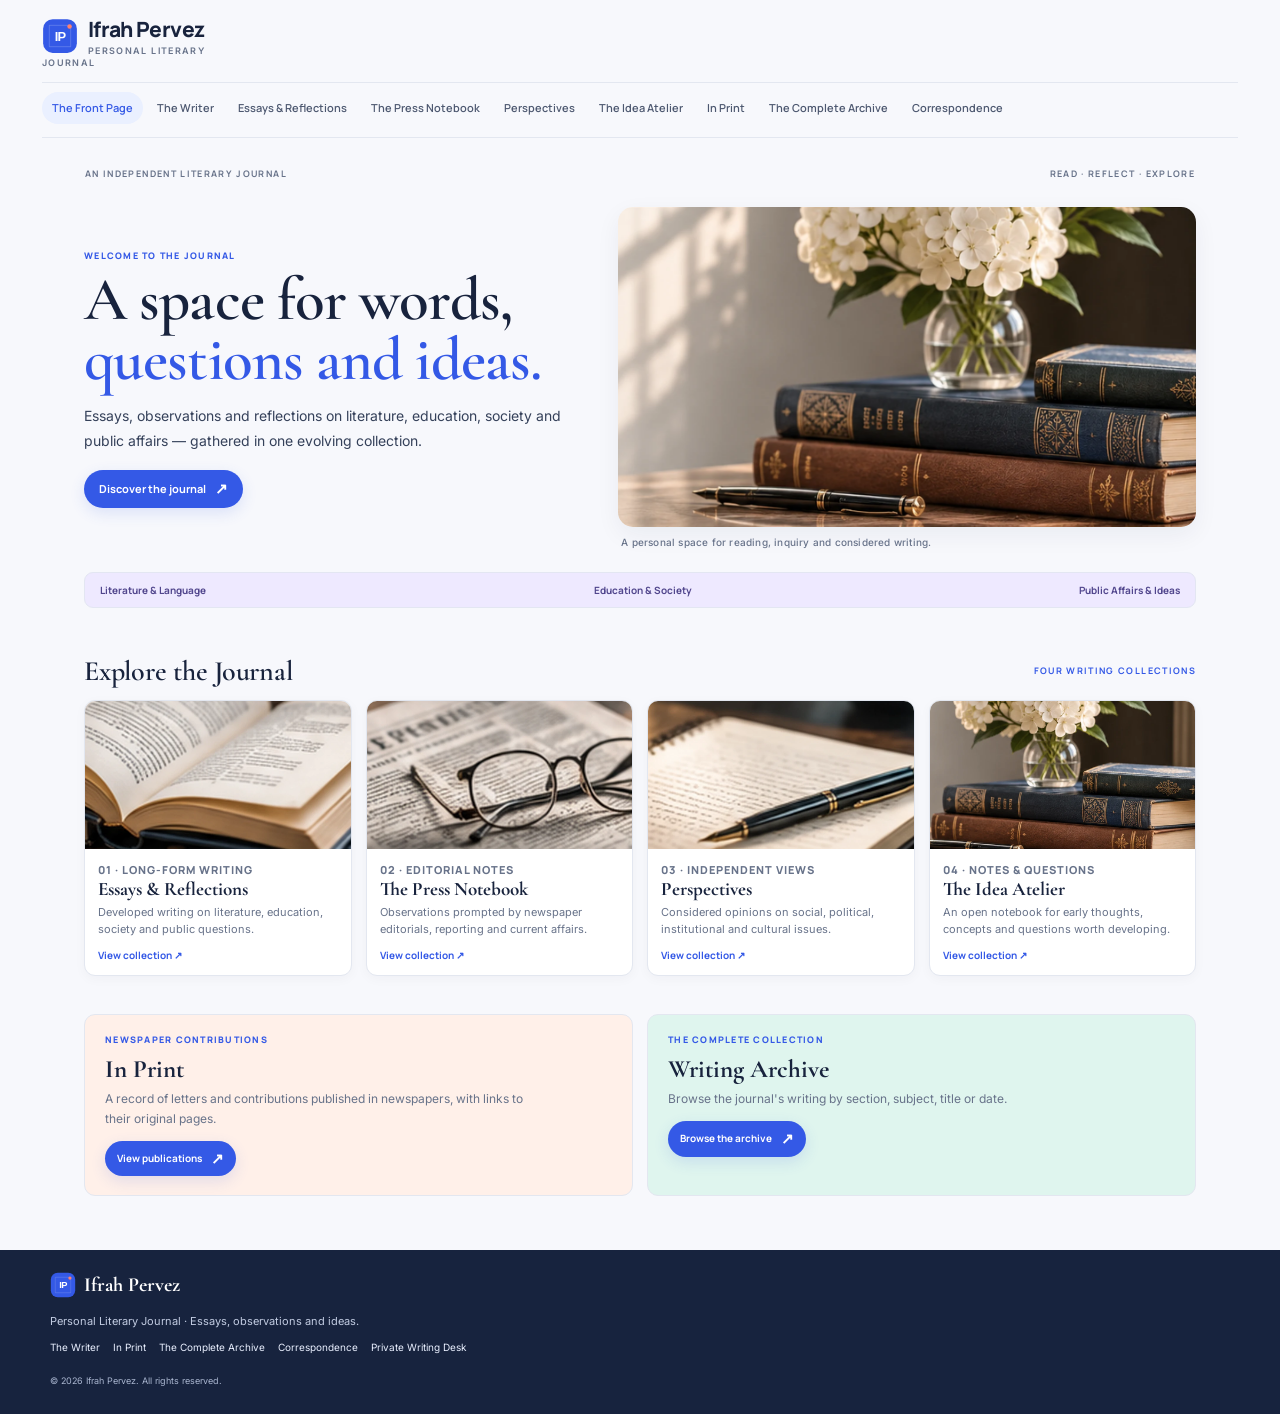
==== index.html @ 8ec68cc1 "Redesign homepage as personal literary journal" ====
<!DOCTYPE html>
<html lang="en">
<head>
  <meta charset="UTF-8">
  <meta name="viewport" content="width=device-width, initial-scale=1.0">
  <meta name="description" content="The personal literary journal of Ifrah Pervez: essays, observations, perspectives and ideas on literature, education, society and public affairs.">
  <meta name="theme-color" content="#f7f8fc">
  <title>Ifrah Pervez | Personal Literary Journal</title>
  <link rel="stylesheet" href="styles.css">
  <link rel="icon" type="image/svg+xml" href="assets/favicon.svg">
</head>
<body>
<header class="masthead">
  <div class="masthead-top">
    <a class="wordmark" href="index.html">
      <img src="assets/favicon.svg" alt="" width="36" height="36">
      <span class="wordmark-text">Ifrah Pervez<span>Personal Literary Journal</span></span>
    </a>
    <button class="menu-toggle" aria-expanded="false" aria-label="Open navigation">Menu <i>＋</i></button>
  </div>
  <nav class="main-nav">
    <a class="current" href="index.html">The Front Page</a>
    <a href="about.html">The Writer</a>
    <a href="essays.html">Essays &amp; Reflections</a>
    <a href="observations.html">The Press Notebook</a>
    <a href="opinions.html">Perspectives</a>
    <a href="ideas.html">The Idea Atelier</a>
    <a href="published.html">In Print</a>
    <a href="archive.html">The Complete Archive</a>
    <a href="correspondence.html">Correspondence</a>
  </nav>
</header>

<main>
  <section class="home-hero">
    <div class="hero-kicker">
      <span>AN INDEPENDENT LITERARY JOURNAL</span>
      <span>READ · REFLECT · EXPLORE</span>
    </div>
    <div class="hero-grid">
      <div class="hero-copy">
        <p class="overline">WELCOME TO THE JOURNAL</p>
        <h1>A space for words,<br><em>questions and ideas.</em></h1>
        <p class="hero-lede">Essays, observations and reflections on literature, education, society and public affairs — gathered in one evolving collection.</p>
        <a class="under-link" href="#journal-sections">Discover the journal <b>↗</b></a>
      </div>
      <figure class="hero-visual">
        <img src="assets/hero-literary-stilllife.webp" alt="A quiet reading desk with books, a fountain pen and flowers">
        <figcaption>A personal space for reading, inquiry and considered writing.</figcaption>
      </figure>
    </div>
    <div class="hero-foot">
      <span>Literature &amp; Language</span>
      <span>Education &amp; Society</span>
      <span>Public Affairs &amp; Ideas</span>
    </div>
  </section>

  <section class="home-index" id="journal-sections">
    <div class="section-label">
      <span>Explore the Journal</span>
      <span>FOUR WRITING COLLECTIONS</span>
    </div>
    <div class="journal-grid">
      <a class="journal-card" href="essays.html">
        <div class="journal-card-image"><img src="assets/section-essays.webp" alt="An open book on a reading desk"></div>
        <div class="journal-card-body">
          <p class="journal-card-label">01 · LONG-FORM WRITING</p>
          <h2>Essays &amp; Reflections</h2>
          <p>Developed writing on literature, education, society and public questions.</p>
          <span class="journal-card-more">View collection ↗</span>
        </div>
      </a>
      <a class="journal-card" href="observations.html">
        <div class="journal-card-image"><img src="assets/section-press-notebook.webp" alt="A newspaper and reading glasses on a desk"></div>
        <div class="journal-card-body">
          <p class="journal-card-label">02 · EDITORIAL NOTES</p>
          <h2>The Press Notebook</h2>
          <p>Observations prompted by newspaper editorials, reporting and current affairs.</p>
          <span class="journal-card-more">View collection ↗</span>
        </div>
      </a>
      <a class="journal-card" href="opinions.html">
        <div class="journal-card-image"><img src="assets/section-perspectives.webp" alt="A notebook and fountain pen ready for writing"></div>
        <div class="journal-card-body">
          <p class="journal-card-label">03 · INDEPENDENT VIEWS</p>
          <h2>Perspectives</h2>
          <p>Considered opinions on social, political, institutional and cultural issues.</p>
          <span class="journal-card-more">View collection ↗</span>
        </div>
      </a>
      <a class="journal-card" href="ideas.html">
        <div class="journal-card-image"><img src="assets/section-ideas.webp" alt="Books and flowers on a quiet writing desk"></div>
        <div class="journal-card-body">
          <p class="journal-card-label">04 · NOTES &amp; QUESTIONS</p>
          <h2>The Idea Atelier</h2>
          <p>An open notebook for early thoughts, concepts and questions worth developing.</p>
          <span class="journal-card-more">View collection ↗</span>
        </div>
      </a>
    </div>
  </section>

  <section class="home-bottom">
    <div>
      <p class="overline">NEWSPAPER CONTRIBUTIONS</p>
      <h2>In Print</h2>
      <p>A record of letters and contributions published in newspapers, with links to their original pages.</p>
      <a class="under-link" href="published.html">View publications <b>↗</b></a>
    </div>
    <div class="home-archive">
      <p class="overline">THE COMPLETE COLLECTION</p>
      <h2>Writing Archive</h2>
      <p>Browse the journal's writing by section, subject, title or date.</p>
      <a class="under-link" href="archive.html">Browse the archive <b>↗</b></a>
    </div>
  </section>
</main>

<footer class="footer">
  <a class="footer-name" href="index.html"><img src="assets/favicon.svg" alt="" width="26" height="26"> Ifrah Pervez</a>
  <p>Personal Literary Journal · Essays, observations and ideas.</p>
  <div>
    <a href="about.html">The Writer</a>
    <a href="published.html">In Print</a>
    <a href="archive.html">The Complete Archive</a>
    <a href="correspondence.html">Correspondence</a>
    <a href="writing-desk.html">Private Writing Desk</a>
  </div>
  <small>© 2026 Ifrah Pervez. All rights reserved.</small>
</footer>
<script src="app.js"></script>
</body>
</html>
---- styles.css ----
@import url('https://fonts.googleapis.com/css2?family=Cormorant+Garamond:wght@500;600;700&family=Inter:wght@400;500;600;700&family=Manrope:wght@500;600;700;800&display=swap');

/* =====================================================
   IFRAH PERVEZ — PERSONAL DIGITAL LITERARY JOURNAL
   Classical editorial typography + modern digital layout
   Existing cobalt, lavender, coral and mint palette retained
===================================================== */

:root {
  --ink: #18233d;
  --ink-soft: #35415a;
  --muted: #68738a;
  --blue: #3459e6;
  --blue-deep: #263b83;
  --blue2: #eaf0ff;
  --lav: #eee9ff;
  --coral: #ff806f;
  --peach: #fff0e9;
  --mint: #dff5ee;
  --yellow: #fff1bd;
  --line: #e3e7f0;
  --white: #ffffff;
  --bg: #f7f8fc;
  --heading: 'Cormorant Garamond', Georgia, serif;
  --body: 'Inter', Arial, sans-serif;
  --ui: 'Manrope', Arial, sans-serif;
  --content: 1180px;
  --radius: 14px;
  --shadow-soft: 0 8px 24px rgba(24, 35, 61, .06);
}

* { box-sizing: border-box; }
html { scroll-behavior: smooth; }
body {
  margin: 0;
  background: var(--bg);
  color: var(--ink);
  font: 15px/1.7 var(--body);
  -webkit-font-smoothing: antialiased;
}
img { display: block; max-width: 100%; }
a { color: inherit; text-decoration: none; }
button, input, select, textarea { font: inherit; }
button { cursor: pointer; }

/* HEADER */
.masthead {
  width: 100%;
  max-width: 1320px;
  margin: 0 auto;
  padding: 18px 42px 0;
}
.masthead-top {
  display: flex;
  align-items: center;
  justify-content: space-between;
  gap: 18px;
  padding-bottom: 14px;
}
.wordmark {
  display: block;
  min-height: 36px;
  color: var(--ink);
  font: 800 21px/1.1 var(--ui);
  letter-spacing: -.65px;
  text-decoration: none;
}
.wordmark img {
  float: left;
  width: 36px;
  height: 36px;
  margin: 0 10px 0 0;
}
.wordmark-text {
  display: block;
  color: var(--ink);
  font: 800 21px/1.1 var(--ui);
  letter-spacing: -.65px;
}
.wordmark > span:not(.wordmark-text),
.wordmark-text span {
  display: block;
  margin-top: 4px;
  color: var(--muted);
  font: 600 9px/1.3 var(--body);
  letter-spacing: 1.35px;
  text-transform: uppercase;
}
.main-nav {
  display: flex;
  align-items: center;
  flex-wrap: wrap;
  gap: 4px;
  padding: 9px 0 13px;
  border-top: 1px solid var(--line);
  border-bottom: 1px solid var(--line);
}
.main-nav a {
  display: inline-flex;
  align-items: center;
  min-height: 32px;
  padding: 6px 10px;
  border-radius: 18px;
  color: #4d5870;
  font: 600 11px/1.3 var(--ui);
  transition: background .2s ease, color .2s ease;
}
.main-nav a:hover, .main-nav a.current {
  background: var(--blue2);
  color: var(--blue);
}
.menu-toggle {
  display: none;
  border: 0;
  border-radius: 20px;
  padding: 8px 13px;
  background: var(--blue);
  color: var(--white);
  font: 700 11px var(--ui);
}

/* PAGE WIDTH */
main {
  width: 100%;
  max-width: var(--content);
  margin: 0 auto;
  padding: 0 34px;
}

/* HOMEPAGE HERO */
.home-hero { padding: 30px 0 20px; }
.hero-kicker, .section-label {
  display: flex;
  align-items: center;
  justify-content: space-between;
  gap: 14px;
  color: var(--muted);
  font: 700 9px/1.4 var(--ui);
  letter-spacing: 1.35px;
  text-transform: uppercase;
}
.hero-kicker { padding: 0 1px 12px; }
.hero-grid {
  display: grid;
  grid-template-columns: minmax(0, .92fr) minmax(0, 1.08fr);
  align-items: center;
  gap: 42px;
  padding: 14px 0 22px;
}
.overline {
  margin: 0 0 9px;
  color: var(--blue);
  font: 800 9px/1.4 var(--ui);
  letter-spacing: 1.25px;
  text-transform: uppercase;
}
.hero-copy h1 {
  max-width: 600px;
  margin: 0 0 12px;
  color: var(--ink);
  font: 600 clamp(42px, 5.1vw, 61px)/.98 var(--heading);
  letter-spacing: -.9px;
}
.hero-copy h1 em { color: var(--blue); font-style: normal; }
.hero-lede {
  max-width: 510px;
  margin: 0 0 17px;
  color: var(--ink-soft);
  font-size: 14px;
  line-height: 1.8;
}
.under-link {
  display: inline-flex;
  align-items: center;
  gap: 9px;
  padding: 9px 15px;
  border-radius: 20px;
  background: var(--blue);
  color: var(--white);
  font: 700 11px/1.3 var(--ui);
  box-shadow: 0 5px 15px rgba(52, 89, 230, .14);
  transition: transform .2s ease, box-shadow .2s ease;
}
.under-link b { font-size: 15px; }
.under-link:hover { transform: translateY(-1px); box-shadow: 0 8px 18px rgba(52, 89, 230, .2); }
.hero-visual { margin: 0; min-width: 0; }
.hero-visual img {
  width: 100%;
  height: 320px;
  object-fit: cover;
  object-position: center;
  border-radius: 15px;
  box-shadow: var(--shadow-soft);
}
.hero-visual figcaption {
  padding: 8px 3px 0;
  color: var(--muted);
  font: 500 10px/1.5 var(--body);
  letter-spacing: .2px;
}
.hero-foot {
  display: flex;
  justify-content: space-between;
  flex-wrap: wrap;
  gap: 9px 18px;
  padding: 10px 15px;
  border: 1px solid #e3e6f2;
  border-radius: 9px;
  background: var(--lav);
  color: #51468d;
  font: 700 10px/1.4 var(--ui);
}

/* IMAGE-LED JOURNAL CATEGORY CARDS */
.home-index { padding: 28px 0 38px; }
.section-label { margin-bottom: 13px; }
.section-label span:first-child {
  color: var(--ink);
  font: 600 28px/1.1 var(--heading);
  letter-spacing: -.25px;
  text-transform: none;
}
.section-label span:last-child { color: var(--blue); font-size: 9px; }
.journal-grid {
  display: grid;
  grid-template-columns: repeat(4, minmax(0, 1fr));
  gap: 14px;
}
.journal-card {
  display: flex;
  min-width: 0;
  flex-direction: column;
  overflow: hidden;
  border: 1px solid var(--line);
  border-radius: 11px;
  background: var(--white);
  box-shadow: 0 3px 12px rgba(24, 35, 61, .035);
  transition: transform .2s ease, box-shadow .2s ease, border-color .2s ease;
}
.journal-card:hover {
  transform: translateY(-3px);
  border-color: #ccd6fa;
  box-shadow: 0 10px 22px rgba(24, 35, 61, .09);
}
.journal-card-image { overflow: hidden; background: var(--blue2); }
.journal-card-image img {
  width: 100%;
  height: 148px;
  object-fit: cover;
  transition: transform .35s ease;
}
.journal-card:hover .journal-card-image img { transform: scale(1.035); }
.journal-card-body { display: flex; flex: 1; flex-direction: column; padding: 12px 13px 13px; }
.journal-card-label {
  margin: 0 0 5px;
  color: var(--blue);
  font: 800 8px/1.4 var(--ui);
  letter-spacing: 1px;
  text-transform: uppercase;
}
.journal-card h2 {
  margin: 0 0 5px;
  color: var(--ink);
  font: 700 19px/1.12 var(--heading);
}
.journal-card p {
  margin: 0;
  color: var(--muted);
  font-size: 11px;
  line-height: 1.55;
}
.journal-card-more {
  display: inline-flex;
  align-items: center;
  gap: 7px;
  margin-top: auto;
  padding-top: 10px;
  color: var(--blue);
  font: 700 10px var(--ui);
}

/* IN PRINT + ARCHIVE FEATURE STRIP */
.home-bottom {
  display: grid;
  grid-template-columns: repeat(2, minmax(0, 1fr));
  gap: 14px;
  padding: 0 0 42px;
}
.home-bottom > div {
  padding: 19px 20px;
  border: 1px solid var(--line);
  border-radius: 11px;
  background: var(--peach);
}
.home-bottom .home-archive { background: var(--mint); }
.home-bottom h2 {
  margin: 0 0 6px;
  color: var(--ink);
  font: 700 25px/1.1 var(--heading);
}
.home-bottom p:not(.overline) {
  max-width: 430px;
  margin: 0 0 12px;
  color: var(--muted);
  font-size: 12px;
  line-height: 1.65;
}
.home-bottom .under-link { padding: 8px 12px; font-size: 10px; }

/* INNER PAGE HEADINGS */
.page-heading {
  max-width: 900px;
  padding: 36px 0 20px;
}
.page-heading h1, .article-page h1 {
  margin: 0 0 9px;
  color: var(--ink);
  font: 600 clamp(34px, 4vw, 48px)/1.05 var(--heading);
  letter-spacing: -.45px;
}
.page-heading h1 em { color: var(--blue); font-style: normal; }
.page-heading::after {
  content: '';
  display: block;
  width: 43px;
  height: 3px;
  margin-top: 14px;
  border-radius: 3px;
  background: linear-gradient(90deg, var(--blue), var(--coral));
}
.heading-note {
  max-width: 700px;
  margin: 0;
  color: var(--muted);
  font-size: 13px;
  line-height: 1.75;
}
.page-content { padding: 16px 0 54px; }
.small-note { color: var(--muted); font-size: 11px; line-height: 1.6; }

/* ARTICLE LISTINGS (ESSAYS, OBSERVATIONS, OPINIONS, IDEAS, ARCHIVE) */
.entry-list { display: grid; gap: 9px; }
.entry-row {
  display: grid;
  grid-template-columns: 135px minmax(0, 1fr) auto;
  align-items: start;
  gap: 16px;
  padding: 14px 16px;
  border: 1px solid var(--line);
  border-radius: 10px;
  background: var(--white);
  transition: border-color .2s ease, box-shadow .2s ease;
}
.entry-row:hover { border-color: #cbd5f8; box-shadow: 0 5px 16px rgba(24, 35, 61, .06); }
.entry-kind {
  padding-top: 4px;
  color: var(--blue);
  font: 800 8px/1.5 var(--ui);
  letter-spacing: .9px;
  text-transform: uppercase;
}
.entry-row h2 {
  margin: 0 0 4px;
  color: var(--ink);
  font: 700 20px/1.2 var(--heading);
}
.entry-row h2 a:hover { color: var(--blue); }
.entry-row p { max-width: 680px; margin: 0; color: var(--muted); font-size: 12px; line-height: 1.6; }
.entry-date { padding-top: 4px; color: var(--muted); font-size: 10px; white-space: nowrap; }
.empty-state { padding: 19px; border: 1px dashed #cfd6e8; border-radius: 10px; background: #fff; color: var(--muted); font-size: 12px; }

/* ABOUT PAGE */
.about-page {
  display: grid;
  grid-template-columns: minmax(190px, 245px) minmax(0, 1fr);
  align-items: start;
  gap: 34px;
  padding: 5px 0 54px;
}
.writer-portrait { position: relative; max-width: 245px; margin: 5px 0 0; }
.writer-portrait::before {
  content: '';
  position: absolute;
  z-index: 0;
  inset: 9px -9px -9px 9px;
  border-radius: 13px;
  background: linear-gradient(135deg, #d7e0ff, #ffe1d8);
}
.writer-portrait img { position: relative; width: 100%; height: 300px; object-fit: cover; object-position: center 22%; border-radius: 12px; }
.writer-portrait figcaption { position: relative; padding: 9px 3px 0; color: var(--muted); font: 700 9px var(--ui); letter-spacing: 1px; }
.prose { max-width: 730px; }
.writer-identity { padding: 0 0 16px; margin: 0 0 18px; border-bottom: 1px solid var(--line); }
.writer-name { margin: 0 0 5px; color: var(--ink); font: 700 34px/1.1 var(--heading); }
.writer-subtitle { margin: 0; color: var(--blue); font-size: 11px; line-height: 1.6; font-weight: 600; }
.prose p { margin: 0 0 14px; color: var(--ink-soft); font-size: 13px; line-height: 1.85; }
.prose .lead { font-size: 14px; line-height: 1.8; }
.prose h2 { margin: 22px 0 8px; color: var(--ink); font: 700 24px/1.15 var(--heading); }

/* PUBLISHED LETTERS */
.published-page { display: grid; gap: 12px; }
.published-entry {
  display: grid;
  grid-template-columns: 42px minmax(0, 1fr);
  gap: 14px;
  padding: 17px 18px;
  border: 1px solid var(--line);
  border-radius: 11px;
  background: var(--white);
}
.pub-index { color: var(--blue); font: 600 27px/1 var(--heading); }
.published-entry .overline { margin-bottom: 4px; }
.published-entry h2 { margin: 0 0 5px; color: var(--ink); font: 700 22px/1.15 var(--heading); }
.published-entry p:not(.overline) { margin: 0 0 10px; color: var(--muted); font-size: 12px; }

/* CORRESPONDENCE / CONTACT CARDS */
.index-list { display: grid; grid-template-columns: repeat(2, minmax(0, 1fr)); gap: 12px; margin: 15px 0 25px; }
.index-list a {
  display: grid;
  grid-template-columns: 32px minmax(0, 1fr) 17px;
  align-items: center;
  gap: 8px 11px;
  padding: 14px;
  border: 1px solid var(--line);
  border-radius: 10px;
  background: var(--white);
  transition: border-color .2s ease, box-shadow .2s ease;
}
.index-list a:hover { border-color: #cbd5f8; box-shadow: var(--shadow-soft); }
.index-list a > span { grid-row: 1 / 3; display: grid; place-items: center; width: 30px; height: 30px; border-radius: 8px; background: var(--blue2); color: var(--blue); font: 700 10px var(--ui); }
.index-list strong { font: 700 16px/1.2 var(--heading); }
.index-list i { color: var(--muted); font: normal 11px/1.5 var(--body); overflow-wrap: anywhere; }
.index-list b { grid-column: 3; grid-row: 1 / 3; color: var(--blue); }

/* ARCHIVE SEARCH AND FILTERS */
.archive-tools, .archive-controls {
  display: grid;
  grid-template-columns: minmax(200px, 2fr) repeat(3, minmax(120px, 1fr));
  gap: 9px;
  margin: 0 0 16px;
  padding: 12px;
  border: 1px solid var(--line);
  border-radius: 11px;
  background: var(--white);
}
.archive-tools input, .archive-tools select,
.archive-controls input, .archive-controls select,
.field input, .field select, .field textarea {
  width: 100%;
  min-width: 0;
  border: 1px solid #dce2ee;
  border-radius: 8px;
  padding: 9px 11px;
  background: #fff;
  color: var(--ink);
  font: 12px/1.5 var(--body);
}
.archive-tools input:focus, .archive-tools select:focus,
.field input:focus, .field select:focus, .field textarea:focus {
  border-color: var(--blue);
  outline: 2px solid rgba(52, 89, 230, .12);
}

/* ARTICLE READING PAGE */
.article-page { max-width: 850px; min-height: 48vh; margin: 0 auto; padding: 38px 0 55px; }
.article-meta { margin-bottom: 10px; color: var(--blue); font: 800 9px var(--ui); letter-spacing: 1.1px; text-transform: uppercase; }
.article-page h1 { margin-bottom: 10px; }
.article-page .heading-note { max-width: 680px; font-size: 14px; }
.article-body { max-width: 730px; margin: 26px auto; color: var(--ink-soft); font: 16px/1.95 var(--body); }
.article-body p { margin: 0 0 18px; }
.article-actions { display: flex; flex-wrap: wrap; gap: 8px; margin-top: 22px; }

/* BUTTONS */
.outline-button, .quiet-button, .solid-button {
  display: inline-flex;
  align-items: center;
  justify-content: center;
  border: 1px solid transparent;
  border-radius: 20px;
  padding: 8px 13px;
  font: 700 11px/1.4 var(--ui);
  cursor: pointer;
  transition: background .2s ease, border-color .2s ease, transform .2s ease;
}
.solid-button { background: var(--blue); color: white; }
.outline-button { background: var(--blue2); color: var(--blue); }
.quiet-button { background: #f1f3f8; color: #59647a; }
.solid-button:hover, .outline-button:hover, .quiet-button:hover { transform: translateY(-1px); }
button:disabled { opacity: .6; cursor: not-allowed; }

/* WRITING DESK — PRESERVE EXISTING FORM AND SUPABASE HOOKS */
.desk-page { max-width: 920px; padding-bottom: 48px; }
.desk-notice {
  margin: 0 0 15px;
  padding: 14px 16px;
  border: 1px solid #d9def1;
  border-radius: 10px;
  background: var(--lav);
  color: var(--ink);
  font-size: 12px;
}
.desk-notice strong { display: block; margin-bottom: 4px; font: 700 15px var(--ui); }
.desk-notice p { margin: 3px 0 0; color: var(--muted); font-size: 11.5px; line-height: 1.65; }
.desk-form { display: grid; grid-template-columns: repeat(2, minmax(0, 1fr)); gap: 12px; }
.field { display: flex; min-width: 0; flex-direction: column; gap: 5px; }
.field.full { grid-column: 1 / -1; }
.field label { color: #45516a; font: 700 10px var(--ui); }
.field textarea { resize: vertical; min-height: 86px; }
#content { min-height: 260px; }
.desk-actions { display: flex; flex-wrap: wrap; gap: 8px; margin: 15px 0 26px; }
.desk-subhead { margin: 25px 0 10px; }
.desk-subhead h2 { margin: 0; color: var(--ink); font: 700 23px/1.15 var(--heading); }
.saved-list { display: grid; gap: 8px; }
.saved-row { display: flex; align-items: center; justify-content: space-between; gap: 12px; padding: 12px 14px; border: 1px solid var(--line); border-radius: 9px; background: white; }
.saved-row strong { color: var(--ink); font-size: 12px; }
.saved-row small { display: block; color: var(--muted); font-size: 10px; }
.saved-row button { border: 0; border-radius: 15px; padding: 6px 10px; margin-left: 5px; background: var(--blue2); color: var(--blue); font: 700 10px var(--ui); cursor: pointer; }
.file-label { cursor: pointer; }
#supabase-auth-panel { margin-top: 14px; }

/* FOOTER */
.footer {
  margin-top: 12px;
  padding: 22px max(34px, calc((100% - var(--content)) / 2));
  background: #17233e;
  color: #eef2ff;
}
.footer-name { display: inline-flex; align-items: center; gap: 8px; color: white; font: 700 20px/1.1 var(--heading); }
.footer-name img { width: 26px; height: 26px; }
.footer p { margin: 7px 0; color: #c2cce2; font-size: 11px; line-height: 1.5; }
.footer div { display: flex; flex-wrap: wrap; gap: 13px; margin: 10px 0; }
.footer div a { color: #eaf0ff; font-size: 10px; }
.footer div a:hover { color: var(--coral); }
.footer small { color: #aab6d0; font-size: 9px; }

/* ACCESSIBILITY */
a:focus-visible, button:focus-visible, input:focus-visible,
select:focus-visible, textarea:focus-visible {
  outline: 3px solid rgba(52, 89, 230, .28);
  outline-offset: 2px;
}

/* TABLET */
@media (max-width: 980px) {
  .masthead { padding-left: 28px; padding-right: 28px; }
  main { padding-left: 28px; padding-right: 28px; }
  .journal-grid { grid-template-columns: repeat(2, minmax(0, 1fr)); }
  .journal-card-image img { height: 175px; }
  .main-nav a { font-size: 10px; padding: 6px 8px; }
}

@media (max-width: 720px) {
  .masthead { padding: 14px 18px 0; }
  main { padding: 0 18px; }
  .masthead-top { padding-bottom: 10px; }
  .wordmark-text { font-size: 19px; }
  .wordmark img { width: 32px; height: 32px; }
  .menu-toggle { display: inline-flex; align-items: center; gap: 5px; }
  .main-nav { display: none; flex-direction: column; align-items: stretch; padding: 8px 0; }
  .main-nav.open { display: flex; }
  .main-nav a { width: 100%; padding: 9px 11px; font-size: 11px; }
  .home-hero { padding-top: 23px; }
  .hero-grid { grid-template-columns: 1fr; gap: 17px; padding: 12px 0 17px; }
  .hero-copy h1 { max-width: 560px; font-size: clamp(39px, 8vw, 49px); }
  .hero-visual img { height: 245px; }
  .hero-foot { justify-content: flex-start; }
  .section-label span:first-child { font-size: 25px; }
  .home-bottom { grid-template-columns: 1fr; }
  .page-heading { padding-top: 28px; }
  .page-heading h1, .article-page h1 { font-size: 37px; }
  .entry-row { grid-template-columns: 1fr; gap: 4px; }
  .entry-date { padding-top: 0; }
  .about-page { grid-template-columns: minmax(0, 210px) minmax(0, 1fr); gap: 23px; }
  .archive-tools, .archive-controls { grid-template-columns: repeat(2, minmax(0, 1fr)); }
  .footer { padding: 20px 18px; }
}

/* MOBILE */
@media (max-width: 540px) {
  body { font-size: 14px; }
  .hero-kicker { font-size: 8px; letter-spacing: 1px; }
  .hero-copy h1 { font-size: clamp(36px, 10vw, 43px); }
  .hero-lede { font-size: 13px; }
  .hero-visual img { height: 215px; }
  .hero-foot { display: grid; grid-template-columns: 1fr; gap: 5px; }
  .journal-grid { grid-template-columns: 1fr; gap: 11px; }
  .journal-card { display: grid; grid-template-columns: 118px minmax(0, 1fr); }
  .journal-card-image img { height: 100%; min-height: 132px; }
  .journal-card-body { padding: 11px; }
  .journal-card h2 { font-size: 18px; }
  .index-list { grid-template-columns: 1fr; }
  .page-heading h1, .article-page h1 { font-size: 34px; }
  .heading-note { font-size: 12.5px; }
  .about-page { grid-template-columns: 1fr; gap: 20px; }
  .writer-portrait { width: min(230px, 80%); margin: 0 auto; }
  .writer-portrait img { height: 270px; }
  .published-entry { grid-template-columns: 30px minmax(0, 1fr); padding: 14px; }
  .archive-tools, .archive-controls { grid-template-columns: 1fr; }
  .desk-form { grid-template-columns: 1fr; }
  .field.full { grid-column: auto; }
  .saved-row { align-items: flex-start; flex-direction: column; }
  .footer div { gap: 10px; }
}

@media (prefers-reduced-motion: reduce) {
  *, *::before, *::after { scroll-behavior: auto !important; transition-duration: .01ms !important; animation-duration: .01ms !important; }
}
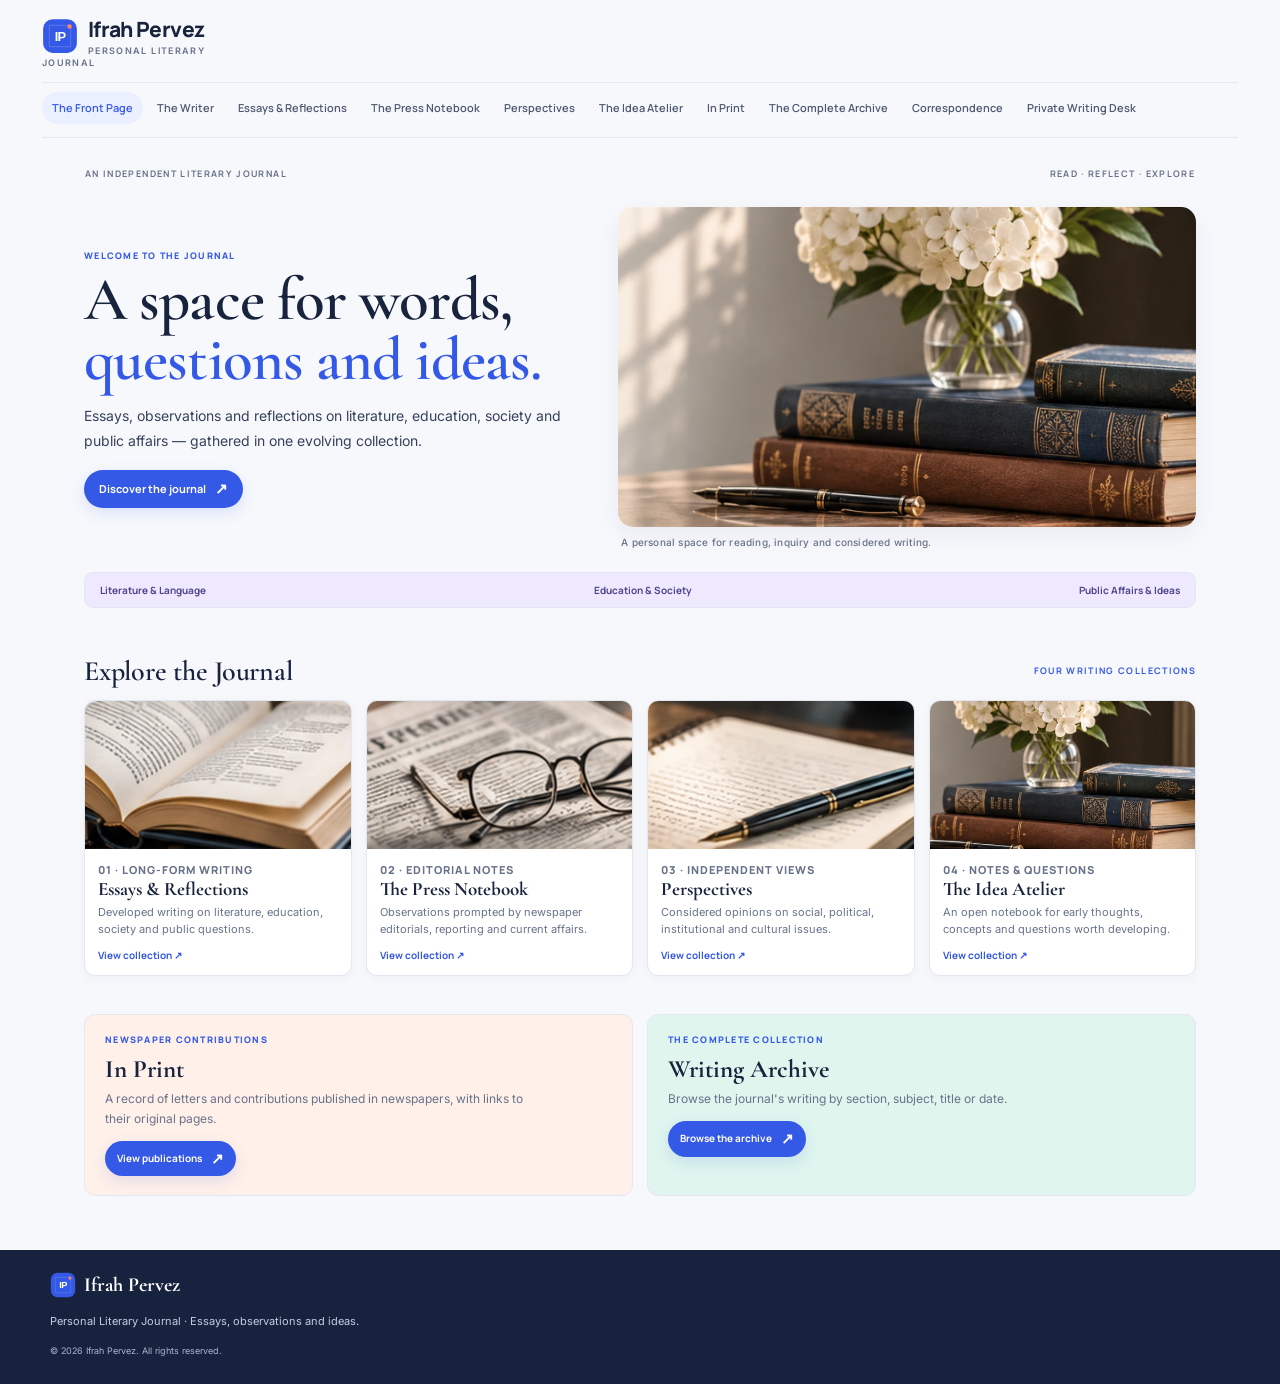
==== commit ed880061: "Improve homepage navigation and simplify footer" ====
--- a/index.html
+++ b/index.html
@@ -18,17 +18,18 @@
     </a>
     <button class="menu-toggle" aria-expanded="false" aria-label="Open navigation">Menu <i>＋</i></button>
   </div>
-  <nav class="main-nav">
-    <a class="current" href="index.html">The Front Page</a>
-    <a href="about.html">The Writer</a>
-    <a href="essays.html">Essays &amp; Reflections</a>
-    <a href="observations.html">The Press Notebook</a>
-    <a href="opinions.html">Perspectives</a>
-    <a href="ideas.html">The Idea Atelier</a>
-    <a href="published.html">In Print</a>
-    <a href="archive.html">The Complete Archive</a>
-    <a href="correspondence.html">Correspondence</a>
-  </nav>
+ <nav class="main-nav">
+  <a class="current" href="index.html">The Front Page</a>
+  <a href="about.html">The Writer</a>
+  <a href="essays.html">Essays &amp; Reflections</a>
+  <a href="observations.html">The Press Notebook</a>
+  <a href="opinions.html">Perspectives</a>
+  <a href="ideas.html">The Idea Atelier</a>
+  <a href="published.html">In Print</a>
+  <a href="archive.html">The Complete Archive</a>
+  <a href="correspondence.html">Correspondence</a>
+  <a class="writing-desk-link" href="writing-desk.html">Private Writing Desk</a>
+</nav>
 </header>
 
 <main>
@@ -118,15 +119,13 @@
 </main>
 
 <footer class="footer">
-  <a class="footer-name" href="index.html"><img src="assets/favicon.svg" alt="" width="26" height="26"> Ifrah Pervez</a>
+  <a class="footer-name" href="index.html">
+    <img src="assets/favicon.svg" alt="" width="26" height="26">
+    Ifrah Pervez
+  </a>
+
   <p>Personal Literary Journal · Essays, observations and ideas.</p>
-  <div>
-    <a href="about.html">The Writer</a>
-    <a href="published.html">In Print</a>
-    <a href="archive.html">The Complete Archive</a>
-    <a href="correspondence.html">Correspondence</a>
-    <a href="writing-desk.html">Private Writing Desk</a>
-  </div>
+
   <small>© 2026 Ifrah Pervez. All rights reserved.</small>
 </footer>
 <script src="app.js"></script>
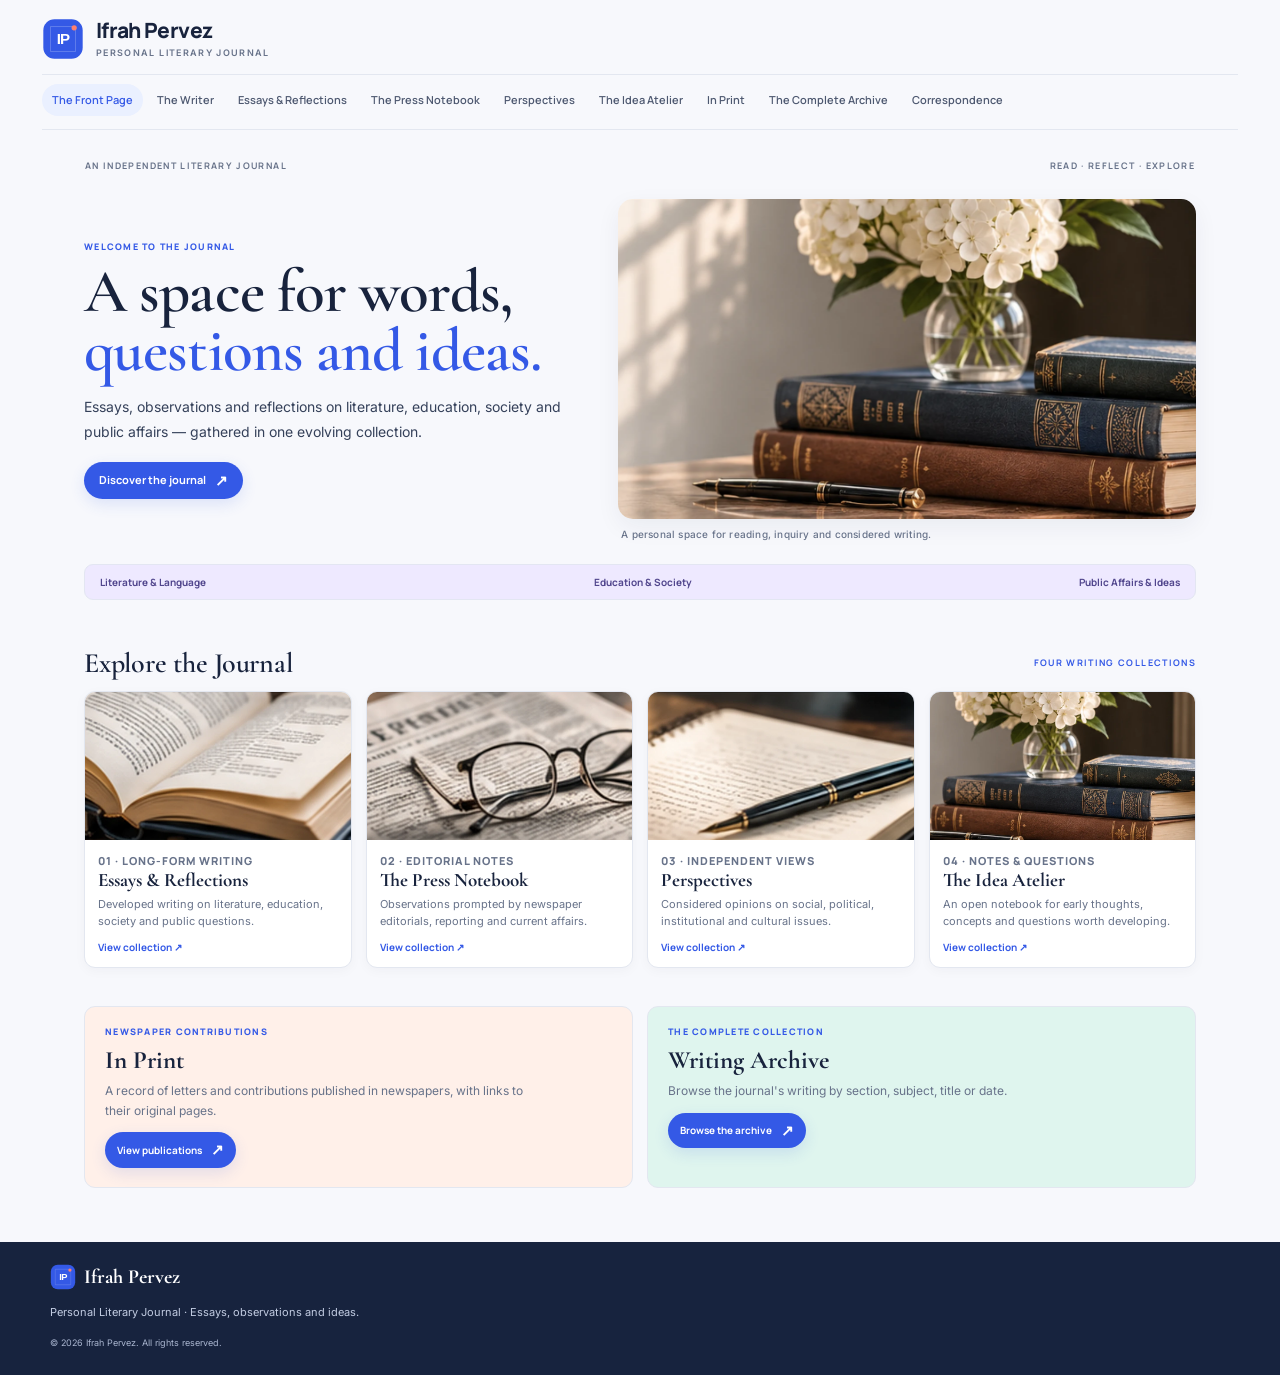
==== commit 42c497ab: "Remove private Writing Desk link from homepage" ====
--- a/index.html
+++ b/index.html
@@ -28,7 +28,7 @@
   <a href="published.html">In Print</a>
   <a href="archive.html">The Complete Archive</a>
   <a href="correspondence.html">Correspondence</a>
-  <a class="writing-desk-link" href="writing-desk.html">Private Writing Desk</a>
+
 </nav>
 </header>
 
--- a/styles.css
+++ b/styles.css
@@ -58,29 +58,35 @@
   padding-bottom: 14px;
 }
 .wordmark {
-  display: block;
-  min-height: 36px;
+  display: inline-flex;
+  align-items: center;
+  gap: 12px;
+  min-height: 42px;
   color: var(--ink);
   font: 800 21px/1.1 var(--ui);
   letter-spacing: -.65px;
   text-decoration: none;
 }
+
 .wordmark img {
-  float: left;
-  width: 36px;
-  height: 36px;
-  margin: 0 10px 0 0;
-}
+  display: block;
+  flex: 0 0 42px;
+  width: 42px;
+  height: 42px;
+  margin: 0;
+  object-fit: contain;
+}
+
 .wordmark-text {
   display: block;
   color: var(--ink);
   font: 800 21px/1.1 var(--ui);
   letter-spacing: -.65px;
 }
-.wordmark > span:not(.wordmark-text),
+
 .wordmark-text span {
   display: block;
-  margin-top: 4px;
+  margin-top: 5px;
   color: var(--muted);
   font: 600 9px/1.3 var(--body);
   letter-spacing: 1.35px;
@@ -106,6 +112,18 @@
   transition: background .2s ease, color .2s ease;
 }
 .main-nav a:hover, .main-nav a.current {
+   .main-nav a.writing-desk-link {
+  margin-left: 6px;
+  padding: 8px 14px;
+  background: var(--ink);
+  color: #ffffff;
+  font-weight: 700;
+}
+
+.main-nav a.writing-desk-link:hover {
+  background: var(--blue);
+  color: #ffffff;
+}
   background: var(--blue2);
   color: var(--blue);
 }
@@ -552,8 +570,21 @@
   .masthead { padding: 14px 18px 0; }
   main { padding: 0 18px; }
   .masthead-top { padding-bottom: 10px; }
-  .wordmark-text { font-size: 19px; }
-  .wordmark img { width: 32px; height: 32px; }
+  .wordmark-text {
+  font-size: 19px;
+}
+
+.wordmark img {
+  width: 36px;
+  height: 36px;
+  flex-basis: 36px;
+}
+
+.main-nav a.writing-desk-link {
+  margin-left: 0;
+  margin-top: 4px;
+  justify-content: center;
+}
   .menu-toggle { display: inline-flex; align-items: center; gap: 5px; }
   .main-nav { display: none; flex-direction: column; align-items: stretch; padding: 8px 0; }
   .main-nav.open { display: flex; }
@@ -604,3 +635,29 @@
 @media (prefers-reduced-motion: reduce) {
   *, *::before, *::after { scroll-behavior: auto !important; transition-duration: .01ms !important; animation-duration: .01ms !important; }
 }
+
+/* Writing Studio — live writing metrics */
+
+.writing-metrics {
+  display: flex;
+  flex-wrap: wrap;
+  gap: 12px 26px;
+  margin-top: 12px;
+  padding: 13px 16px;
+  background: rgba(220, 216, 239, 0.22);
+  border: 1px solid rgba(120, 105, 160, 0.18);
+  border-radius: 8px;
+  color: #55516a;
+  font-size: 0.85rem;
+}
+
+.writing-metrics span {
+  display: inline-flex;
+  align-items: center;
+  gap: 5px;
+}
+
+.writing-metrics strong {
+  color: #39334f;
+  font-weight: 700;
+}
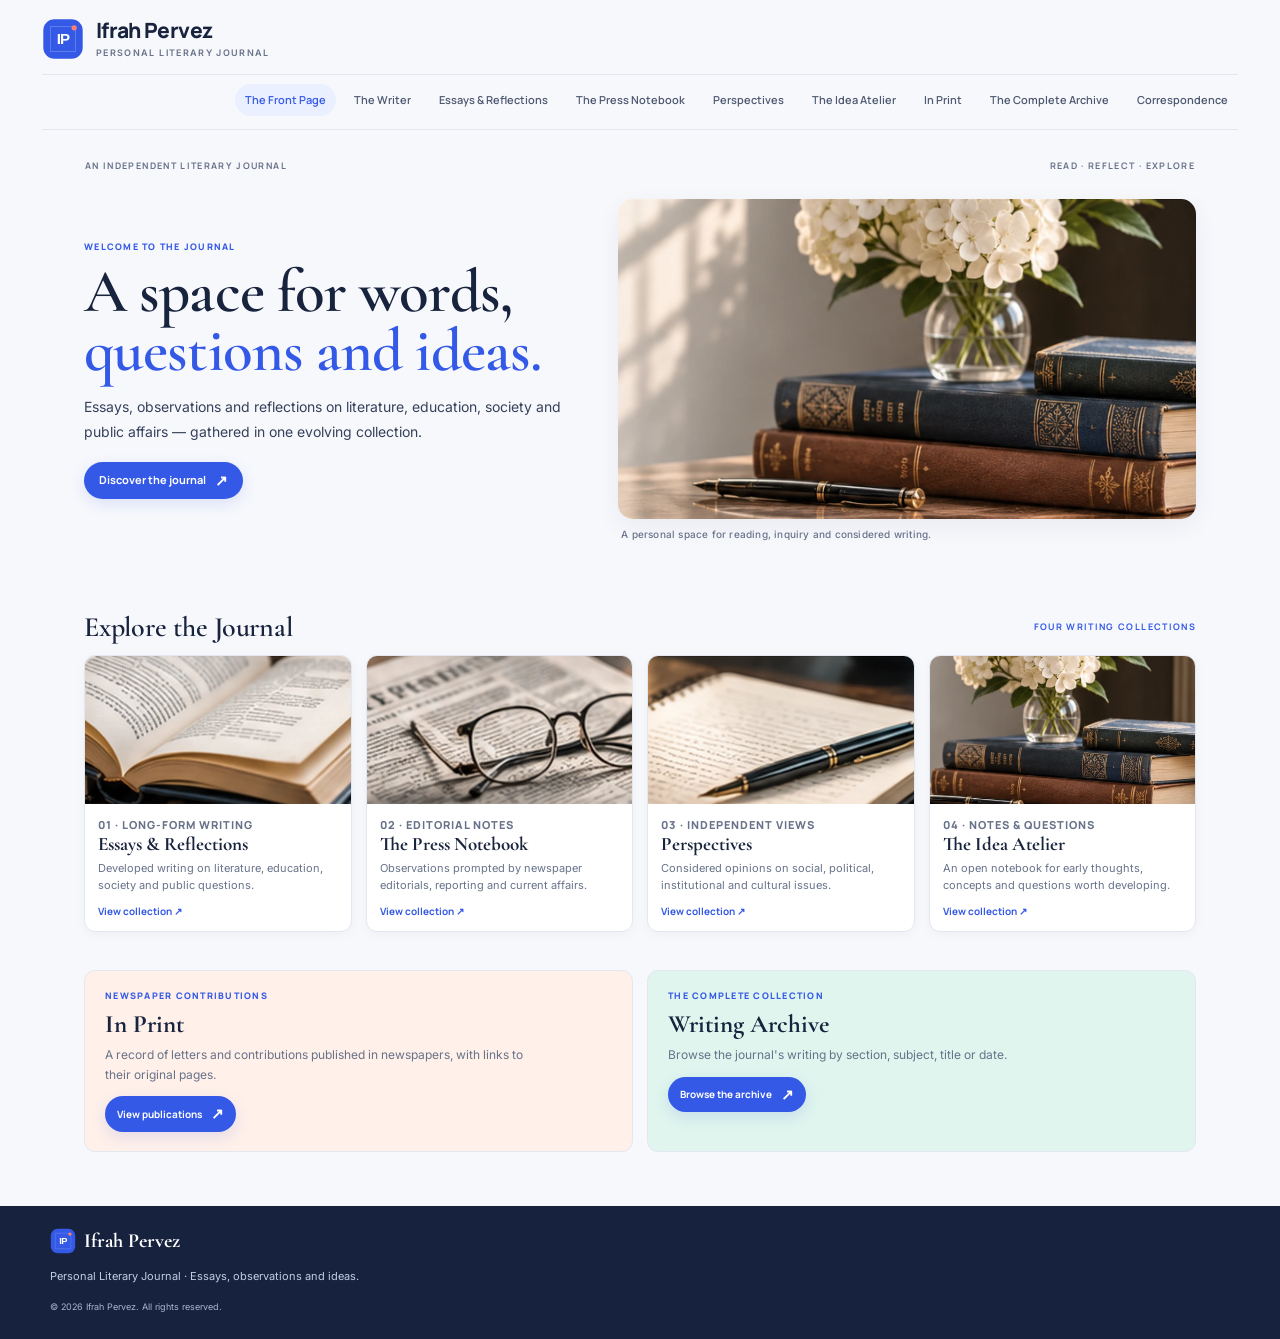
==== commit 679cb767: "Remove subject labels from homepage hero" ====
--- a/index.html
+++ b/index.html
@@ -50,11 +50,7 @@
         <figcaption>A personal space for reading, inquiry and considered writing.</figcaption>
       </figure>
     </div>
-    <div class="hero-foot">
-      <span>Literature &amp; Language</span>
-      <span>Education &amp; Society</span>
-      <span>Public Affairs &amp; Ideas</span>
-    </div>
+   
   </section>
 
   <section class="home-index" id="journal-sections">
--- a/styles.css
+++ b/styles.css
@@ -95,8 +95,9 @@
 .main-nav {
   display: flex;
   align-items: center;
+  justify-content: flex-end;
   flex-wrap: wrap;
-  gap: 4px;
+  gap: 4px 8px;
   padding: 9px 0 13px;
   border-top: 1px solid var(--line);
   border-bottom: 1px solid var(--line);
@@ -407,12 +408,41 @@
 .writer-portrait img { position: relative; width: 100%; height: 300px; object-fit: cover; object-position: center 22%; border-radius: 12px; }
 .writer-portrait figcaption { position: relative; padding: 9px 3px 0; color: var(--muted); font: 700 9px var(--ui); letter-spacing: 1px; }
 .prose { max-width: 730px; }
-.writer-identity { padding: 0 0 16px; margin: 0 0 18px; border-bottom: 1px solid var(--line); }
-.writer-name { margin: 0 0 5px; color: var(--ink); font: 700 34px/1.1 var(--heading); }
-.writer-subtitle { margin: 0; color: var(--blue); font-size: 11px; line-height: 1.6; font-weight: 600; }
-.prose p { margin: 0 0 14px; color: var(--ink-soft); font-size: 13px; line-height: 1.85; }
-.prose .lead { font-size: 14px; line-height: 1.8; }
-.prose h2 { margin: 22px 0 8px; color: var(--ink); font: 700 24px/1.15 var(--heading); }
+
+.writer-identity {
+  padding: 0 0 18px;
+  margin: 0 0 22px;
+  border-bottom: 1px solid var(--line);
+}
+
+.prose p.writer-name {
+  margin: 0 0 7px;
+  color: var(--ink);
+  font: 600 38px/1.15 var(--heading);
+}
+
+.prose p.writer-subtitle {
+  margin: 0;
+  color: var(--blue);
+  font: 500 13px/1.7 var(--body);
+}
+
+.prose p {
+  margin: 0 0 17px;
+  color: var(--ink-soft);
+  font: 400 15px/1.9 var(--body);
+}
+
+.prose .lead {
+  font-size: 16px;
+  line-height: 1.85;
+}
+
+.prose h2 {
+  margin: 28px 0 12px;
+  color: var(--ink);
+  font: 600 28px/1.25 var(--heading);
+}
 
 /* PUBLISHED LETTERS */
 .published-page { display: grid; gap: 12px; }
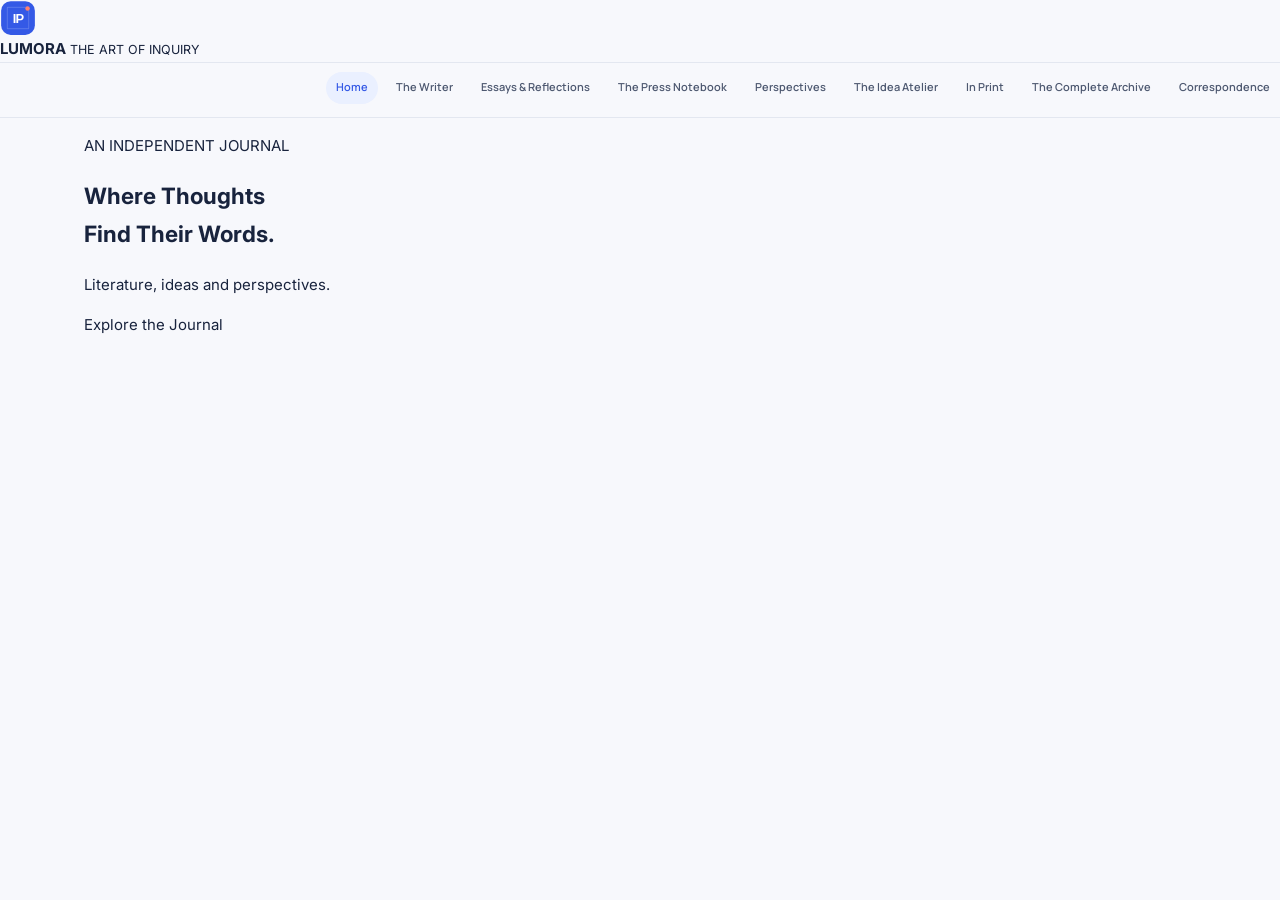
==== commit 3696c0a8: "Redesign homepage with LUMORA branding and centred hero section" ====
--- a/index.html
+++ b/index.html
@@ -1,129 +1,72 @@
+
 <!DOCTYPE html>
 <html lang="en">
 <head>
   <meta charset="UTF-8">
   <meta name="viewport" content="width=device-width, initial-scale=1.0">
-  <meta name="description" content="The personal literary journal of Ifrah Pervez: essays, observations, perspectives and ideas on literature, education, society and public affairs.">
-  <meta name="theme-color" content="#f7f8fc">
-  <title>Ifrah Pervez | Personal Literary Journal</title>
+  <meta name="description" content="LUMORA — The Art of Inquiry. An independent journal of literature, ideas and perspectives.">
+  <meta name="theme-color" content="#28231f">
+  <title>LUMORA — The Art of Inquiry</title>
   <link rel="stylesheet" href="styles.css">
   <link rel="icon" type="image/svg+xml" href="assets/favicon.svg">
 </head>
-<body>
-<header class="masthead">
-  <div class="masthead-top">
-    <a class="wordmark" href="index.html">
+
+<body class="lumora-home">
+
+  <header class="lumora-header">
+    <a class="lumora-brand" href="index.html">
       <img src="assets/favicon.svg" alt="" width="36" height="36">
-      <span class="wordmark-text">Ifrah Pervez<span>Personal Literary Journal</span></span>
+      <span>
+        <strong>LUMORA</strong>
+        <small>THE ART OF INQUIRY</small>
+      </span>
     </a>
-    <button class="menu-toggle" aria-expanded="false" aria-label="Open navigation">Menu <i>＋</i></button>
-  </div>
- <nav class="main-nav">
-  <a class="current" href="index.html">The Front Page</a>
-  <a href="about.html">The Writer</a>
-  <a href="essays.html">Essays &amp; Reflections</a>
-  <a href="observations.html">The Press Notebook</a>
-  <a href="opinions.html">Perspectives</a>
-  <a href="ideas.html">The Idea Atelier</a>
-  <a href="published.html">In Print</a>
-  <a href="archive.html">The Complete Archive</a>
-  <a href="correspondence.html">Correspondence</a>
 
-</nav>
-</header>
+    <button class="menu-toggle lumora-menu-toggle"
+      aria-expanded="false"
+      aria-label="Open navigation">
+      <span class="menu-label">MENU</span>
+      <span class="hamburger-lines" aria-hidden="true">
+        <span></span>
+        <span></span>
+        <span></span>
+      </span>
+      <i hidden>＋</i>
+    </button>
 
-<main>
-  <section class="home-hero">
-    <div class="hero-kicker">
-      <span>AN INDEPENDENT LITERARY JOURNAL</span>
-      <span>READ · REFLECT · EXPLORE</span>
-    </div>
-    <div class="hero-grid">
-      <div class="hero-copy">
-        <p class="overline">WELCOME TO THE JOURNAL</p>
-        <h1>A space for words,<br><em>questions and ideas.</em></h1>
-        <p class="hero-lede">Essays, observations and reflections on literature, education, society and public affairs — gathered in one evolving collection.</p>
-        <a class="under-link" href="#journal-sections">Discover the journal <b>↗</b></a>
+    <nav class="main-nav lumora-nav">
+      <a class="current" href="index.html">Home</a>
+      <a href="about.html">The Writer</a>
+      <a href="essays.html">Essays &amp; Reflections</a>
+      <a href="observations.html">The Press Notebook</a>
+      <a href="opinions.html">Perspectives</a>
+      <a href="ideas.html">The Idea Atelier</a>
+      <a href="published.html">In Print</a>
+      <a href="archive.html">The Complete Archive</a>
+      <a href="correspondence.html">Correspondence</a>
+    </nav>
+  </header>
+
+  <main class="lumora-main">
+    <section class="lumora-hero">
+
+      <div class="lumora-hero-content">
+        <p class="lumora-kicker">AN INDEPENDENT JOURNAL</p>
+
+        <h1>Where Thoughts<br>Find Their Words.</h1>
+
+        <p class="lumora-description">
+          Literature, ideas and perspectives.
+        </p>
+
+        <a class="lumora-button" href="archive.html">
+          Explore the Journal
+        </a>
       </div>
-      <figure class="hero-visual">
-        <img src="assets/hero-literary-stilllife.webp" alt="A quiet reading desk with books, a fountain pen and flowers">
-        <figcaption>A personal space for reading, inquiry and considered writing.</figcaption>
-      </figure>
-    </div>
-   
-  </section>
 
-  <section class="home-index" id="journal-sections">
-    <div class="section-label">
-      <span>Explore the Journal</span>
-      <span>FOUR WRITING COLLECTIONS</span>
-    </div>
-    <div class="journal-grid">
-      <a class="journal-card" href="essays.html">
-        <div class="journal-card-image"><img src="assets/section-essays.webp" alt="An open book on a reading desk"></div>
-        <div class="journal-card-body">
-          <p class="journal-card-label">01 · LONG-FORM WRITING</p>
-          <h2>Essays &amp; Reflections</h2>
-          <p>Developed writing on literature, education, society and public questions.</p>
-          <span class="journal-card-more">View collection ↗</span>
-        </div>
-      </a>
-      <a class="journal-card" href="observations.html">
-        <div class="journal-card-image"><img src="assets/section-press-notebook.webp" alt="A newspaper and reading glasses on a desk"></div>
-        <div class="journal-card-body">
-          <p class="journal-card-label">02 · EDITORIAL NOTES</p>
-          <h2>The Press Notebook</h2>
-          <p>Observations prompted by newspaper editorials, reporting and current affairs.</p>
-          <span class="journal-card-more">View collection ↗</span>
-        </div>
-      </a>
-      <a class="journal-card" href="opinions.html">
-        <div class="journal-card-image"><img src="assets/section-perspectives.webp" alt="A notebook and fountain pen ready for writing"></div>
-        <div class="journal-card-body">
-          <p class="journal-card-label">03 · INDEPENDENT VIEWS</p>
-          <h2>Perspectives</h2>
-          <p>Considered opinions on social, political, institutional and cultural issues.</p>
-          <span class="journal-card-more">View collection ↗</span>
-        </div>
-      </a>
-      <a class="journal-card" href="ideas.html">
-        <div class="journal-card-image"><img src="assets/section-ideas.webp" alt="Books and flowers on a quiet writing desk"></div>
-        <div class="journal-card-body">
-          <p class="journal-card-label">04 · NOTES &amp; QUESTIONS</p>
-          <h2>The Idea Atelier</h2>
-          <p>An open notebook for early thoughts, concepts and questions worth developing.</p>
-          <span class="journal-card-more">View collection ↗</span>
-        </div>
-      </a>
-    </div>
-  </section>
+    </section>
+  </main>
 
-  <section class="home-bottom">
-    <div>
-      <p class="overline">NEWSPAPER CONTRIBUTIONS</p>
-      <h2>In Print</h2>
-      <p>A record of letters and contributions published in newspapers, with links to their original pages.</p>
-      <a class="under-link" href="published.html">View publications <b>↗</b></a>
-    </div>
-    <div class="home-archive">
-      <p class="overline">THE COMPLETE COLLECTION</p>
-      <h2>Writing Archive</h2>
-      <p>Browse the journal's writing by section, subject, title or date.</p>
-      <a class="under-link" href="archive.html">Browse the archive <b>↗</b></a>
-    </div>
-  </section>
-</main>
-
-<footer class="footer">
-  <a class="footer-name" href="index.html">
-    <img src="assets/favicon.svg" alt="" width="26" height="26">
-    Ifrah Pervez
-  </a>
-
-  <p>Personal Literary Journal · Essays, observations and ideas.</p>
-
-  <small>© 2026 Ifrah Pervez. All rights reserved.</small>
-</footer>
-<script src="app.js"></script>
+  <script src="app.js"></script>
 </body>
 </html>
--- a/styles.css
+++ b/styles.css
@@ -174,11 +174,11 @@
   text-transform: uppercase;
 }
 .hero-copy h1 {
-  max-width: 600px;
-  margin: 0 0 12px;
-  color: var(--ink);
-  font: 600 clamp(42px, 5.1vw, 61px)/.98 var(--heading);
-  letter-spacing: -.9px;
+  max-width: 680px;
+  margin: 0 0 16px;
+  color: var(--ink);
+  font: 600 clamp(46px, 5.5vw, 68px)/1.05 var(--heading);
+  letter-spacing: -1.1px;
 }
 .hero-copy h1 em { color: var(--blue); font-style: normal; }
 .hero-lede {
@@ -231,13 +231,15 @@
 }
 
 /* IMAGE-LED JOURNAL CATEGORY CARDS */
-.home-index { padding: 28px 0 38px; }
+.home-index { padding: 14px 0 38px; }
 .section-label { margin-bottom: 13px; }
 .section-label span:first-child {
-  color: var(--ink);
-  font: 600 28px/1.1 var(--heading);
-  letter-spacing: -.25px;
-  text-transform: none;
+  font-family: var(--heading);
+  font-size: 34px;
+  font-weight: 600;
+  line-height: 1.15;
+  letter-spacing: -0.5px;
+  color: var(--ink);
 }
 .section-label span:last-child { color: var(--blue); font-size: 9px; }
 .journal-grid {
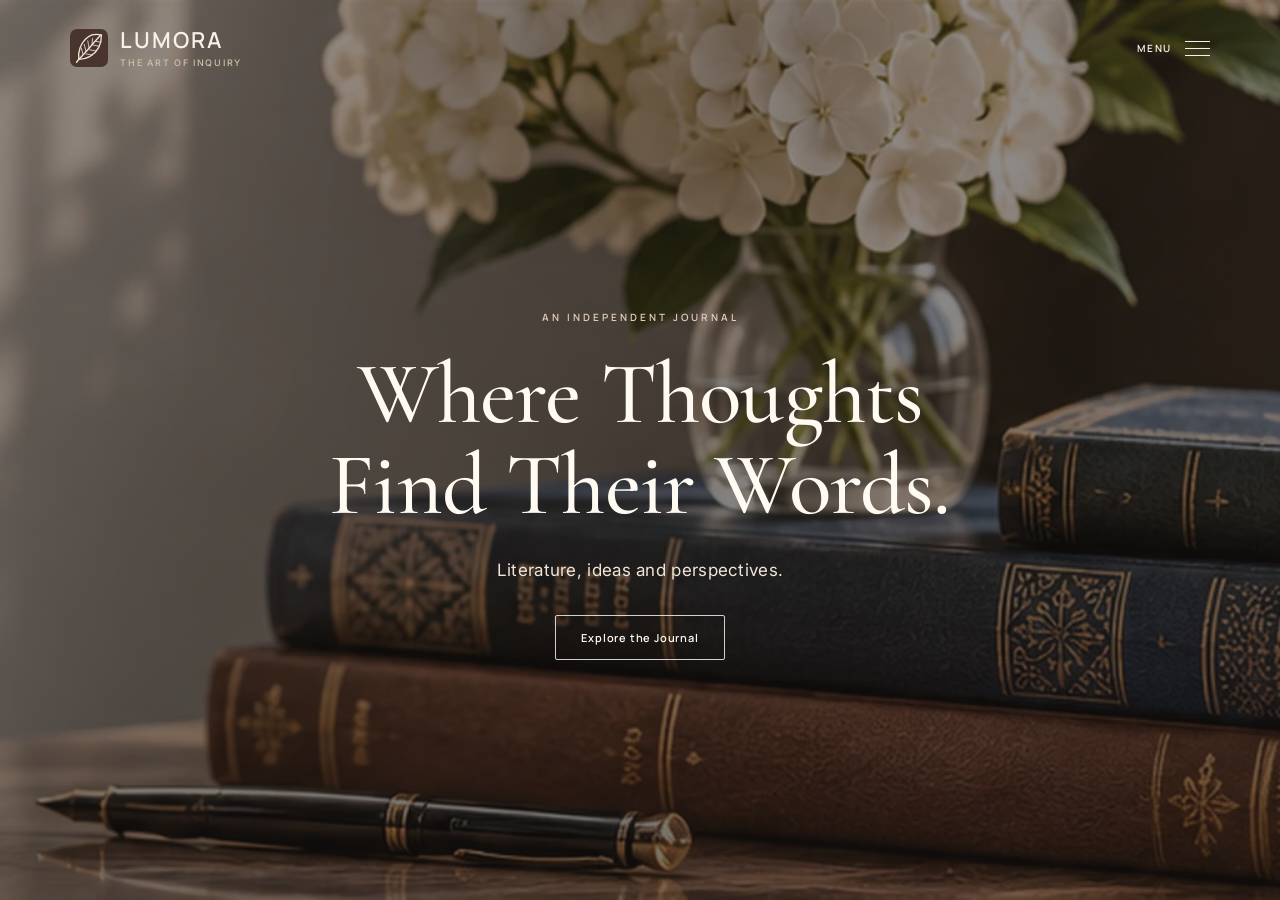
==== commit ca9e8b4b: "Display feather emblem beside LUMORA on homepage" ====
--- a/index.html
+++ b/index.html
@@ -14,13 +14,14 @@
 <body class="lumora-home">
 
   <header class="lumora-header">
-    <a class="lumora-brand" href="index.html">
-      <img src="assets/favicon.svg" alt="" width="36" height="36">
-      <span>
-        <strong>LUMORA</strong>
-        <small>THE ART OF INQUIRY</small>
-      </span>
-    </a>
+  
+<a class="lumora-brand" href="index.html">
+  <img src="assets/favicon.svg" alt="LUMORA feather emblem">
+  <span>
+    <strong>LUMORA</strong>
+    <small>THE ART OF INQUIRY</small>
+  </span>
+</a>
 
     <button class="menu-toggle lumora-menu-toggle"
       aria-expanded="false"
--- a/styles.css
+++ b/styles.css
@@ -693,3 +693,229 @@
   color: #39334f;
   font-weight: 700;
 }
+
+/* ==========================================
+   LUMORA — CINEMATIC HOMEPAGE
+========================================== */
+
+body.lumora-home {
+  margin: 0;
+  min-height: 100vh;
+  background: #28231f;
+  color: #f8f1e7;
+  overflow-x: hidden;
+}
+
+.lumora-home .lumora-header {
+  position: absolute;
+  z-index: 20;
+  top: 0;
+  left: 0;
+  width: 100%;
+  max-width: none;
+  margin: 0;
+  padding: 28px 5.5%;
+  display: flex;
+  align-items: center;
+  justify-content: space-between;
+}
+
+.lumora-brand {
+  display: inline-flex;
+  align-items: center;
+  gap: 12px;
+  color: #f8f1e7;
+}
+
+.lumora-brand img {
+  width: 38px;
+  height: 38px;
+  object-fit: contain;
+}
+
+.lumora-brand strong {
+  display: block;
+  font: 600 22px/1.1 var(--ui);
+  letter-spacing: 2px;
+  color: #f8f1e7;
+}
+
+.lumora-brand small {
+  display: block;
+  margin-top: 5px;
+  color: #d1bfa9;
+  font: 500 9px/1.3 var(--body);
+  letter-spacing: 1.7px;
+}
+
+.lumora-home .lumora-menu-toggle {
+  display: inline-flex;
+  align-items: center;
+  gap: 13px;
+  padding: 10px 0;
+  border: 0;
+  border-radius: 0;
+  background: transparent;
+  color: #f8f1e7;
+  font: 600 10px var(--ui);
+  letter-spacing: 1.5px;
+}
+
+.hamburger-lines {
+  display: flex;
+  flex-direction: column;
+  gap: 6px;
+  width: 25px;
+}
+
+.hamburger-lines span {
+  display: block;
+  width: 25px;
+  height: 1px;
+  background: #f8f1e7;
+  transition: transform .25s ease;
+}
+
+.lumora-menu-toggle[aria-expanded="true"] .hamburger-lines span:first-child {
+  transform: translateY(7px) rotate(45deg);
+}
+
+.lumora-menu-toggle[aria-expanded="true"] .hamburger-lines span:nth-child(2) {
+  opacity: 0;
+}
+
+.lumora-menu-toggle[aria-expanded="true"] .hamburger-lines span:last-child {
+  transform: translateY(-7px) rotate(-45deg);
+}
+
+.lumora-home .lumora-nav {
+  display: none;
+  position: absolute;
+  top: 88px;
+  right: 5.5%;
+  width: min(340px, 88vw);
+  padding: 18px;
+  border: 1px solid rgba(255,255,255,.2);
+  background: rgba(35,30,27,.97);
+  flex-direction: column;
+  align-items: stretch;
+  gap: 3px;
+}
+
+.lumora-home .lumora-nav.open {
+  display: flex;
+}
+
+.lumora-home .lumora-nav a {
+  display: block;
+  padding: 12px 10px;
+  border-radius: 0;
+  color: #f4eadc;
+  font: 500 13px var(--body);
+  letter-spacing: .3px;
+}
+
+.lumora-home .lumora-nav a:hover,
+.lumora-home .lumora-nav a.current {
+  background: rgba(255,255,255,.09);
+  color: #ffffff;
+}
+
+.lumora-main {
+  width: 100%;
+  max-width: none;
+  margin: 0;
+  padding: 0;
+}
+
+.lumora-hero {
+  min-height: 100vh;
+  min-height: 100svh;
+  display: flex;
+  align-items: center;
+  justify-content: center;
+  position: relative;
+  padding: 140px 24px 70px;
+  background:
+    linear-gradient(
+      rgba(25,21,19,.48),
+      rgba(25,21,19,.58)
+    ),
+    url("assets/hero-literary-stilllife.webp")
+    center center / cover no-repeat;
+}
+
+.lumora-hero-content {
+  position: relative;
+  z-index: 1;
+  width: 100%;
+  max-width: 850px;
+  margin: 0 auto;
+  text-align: center;
+}
+
+.lumora-kicker {
+  margin: 0 0 24px;
+  color: #e1cfb9;
+  font: 600 10px/1.5 var(--ui);
+  letter-spacing: 3px;
+}
+
+.lumora-hero h1 {
+  margin: 0;
+  color: #fffaf2;
+  font: 500 clamp(48px, 7vw, 88px)/1.04 var(--heading);
+  letter-spacing: -.8px;
+}
+
+.lumora-description {
+  margin: 24px 0 30px;
+  color: #f0e5d8;
+  font: 400 clamp(14px, 1.5vw, 17px)/1.7 var(--body);
+  letter-spacing: .3px;
+}
+
+.lumora-button {
+  display: inline-block;
+  padding: 14px 25px;
+  border: 1px solid rgba(255,255,255,.8);
+  border-radius: 2px;
+  background: transparent;
+  color: #fffaf2;
+  font: 600 11px/1.4 var(--ui);
+  letter-spacing: .8px;
+  transition: background .25s ease, color .25s ease;
+}
+
+.lumora-button:hover {
+  background: #f8f1e7;
+  color: #28231f;
+}
+
+@media (max-width: 600px) {
+  .lumora-home .lumora-header {
+    padding: 22px 6%;
+  }
+
+  .lumora-brand strong {
+    font-size: 19px;
+  }
+
+  .lumora-hero {
+    padding: 120px 22px 60px;
+    background-position: 58% center;
+  }
+
+  .lumora-hero h1 {
+    font-size: clamp(44px, 12vw, 62px);
+  }
+
+  .lumora-kicker {
+    font-size: 9px;
+    letter-spacing: 2px;
+  }
+
+  .lumora-description {
+    margin: 20px 0 26px;
+  }
+}
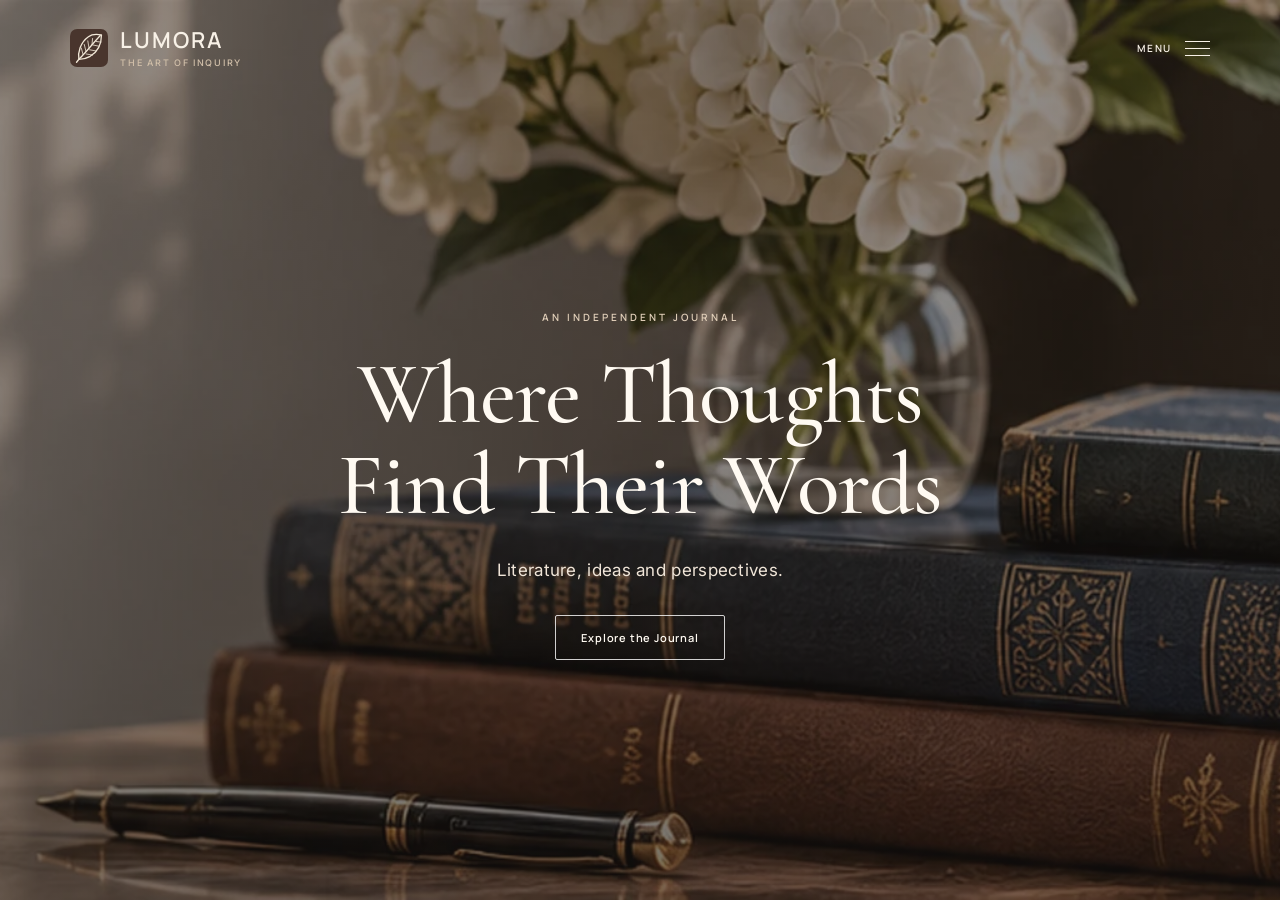
==== commit 673c38f4: "Remove full stops from homepage heading and subtitle" ====
--- a/index.html
+++ b/index.html
@@ -4,7 +4,7 @@
 <head>
   <meta charset="UTF-8">
   <meta name="viewport" content="width=device-width, initial-scale=1.0">
-  <meta name="description" content="LUMORA — The Art of Inquiry. An independent journal of literature, ideas and perspectives.">
+  <meta name="description" content="LUMORA — The Art of Inquiry. An independent journal of literature, ideas and perspectives">
   <meta name="theme-color" content="#28231f">
   <title>LUMORA — The Art of Inquiry</title>
   <link rel="stylesheet" href="styles.css">
@@ -54,7 +54,7 @@
       <div class="lumora-hero-content">
         <p class="lumora-kicker">AN INDEPENDENT JOURNAL</p>
 
-        <h1>Where Thoughts<br>Find Their Words.</h1>
+        <h1>Where Thoughts<br>Find Their Words</h1>
 
         <p class="lumora-description">
           Literature, ideas and perspectives.
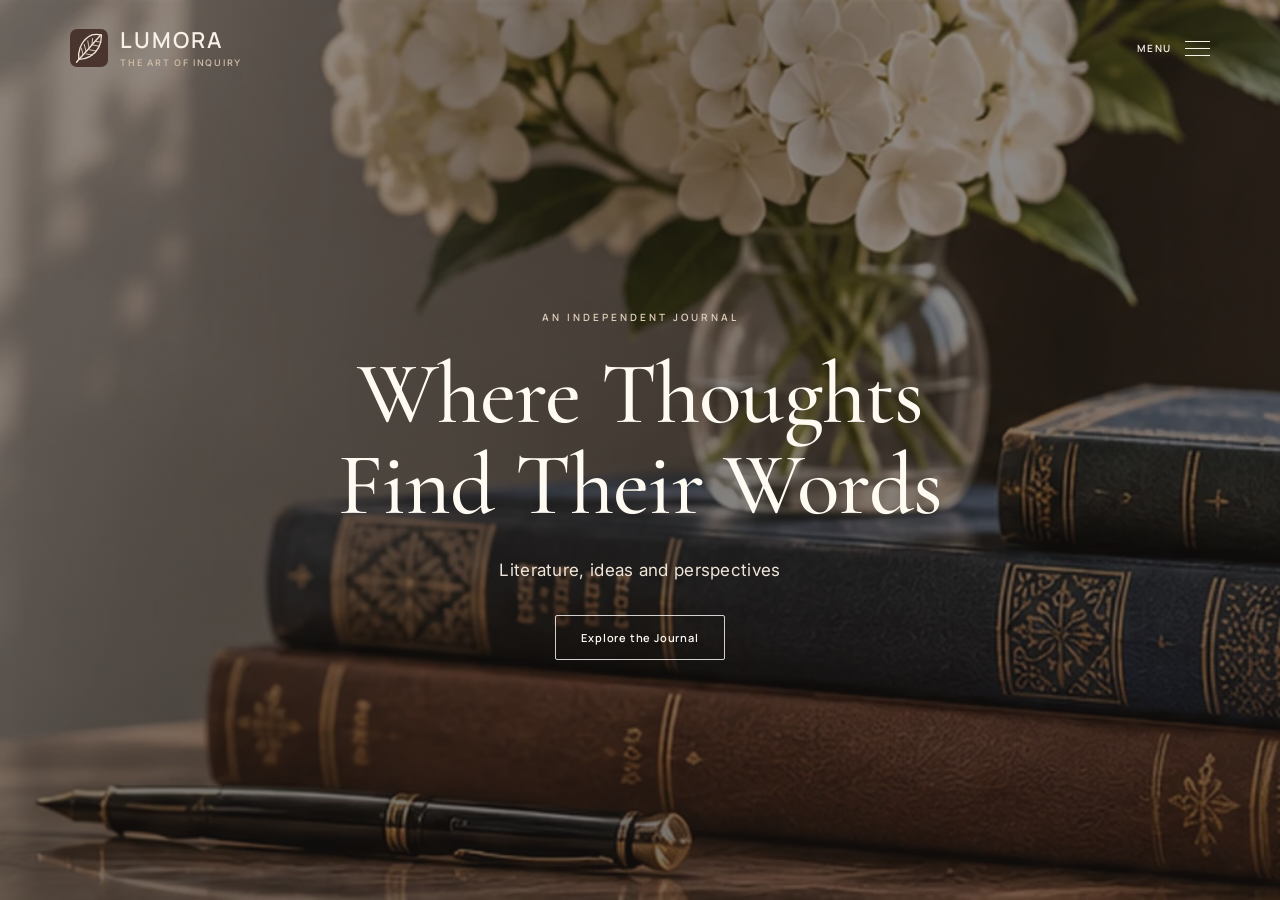
==== commit ca4ae895: "Remove full stops from homepage heading and subtitle" ====
--- a/index.html
+++ b/index.html
@@ -57,7 +57,7 @@
         <h1>Where Thoughts<br>Find Their Words</h1>
 
         <p class="lumora-description">
-          Literature, ideas and perspectives.
+          Literature, ideas and perspectives
         </p>
 
         <a class="lumora-button" href="archive.html">
